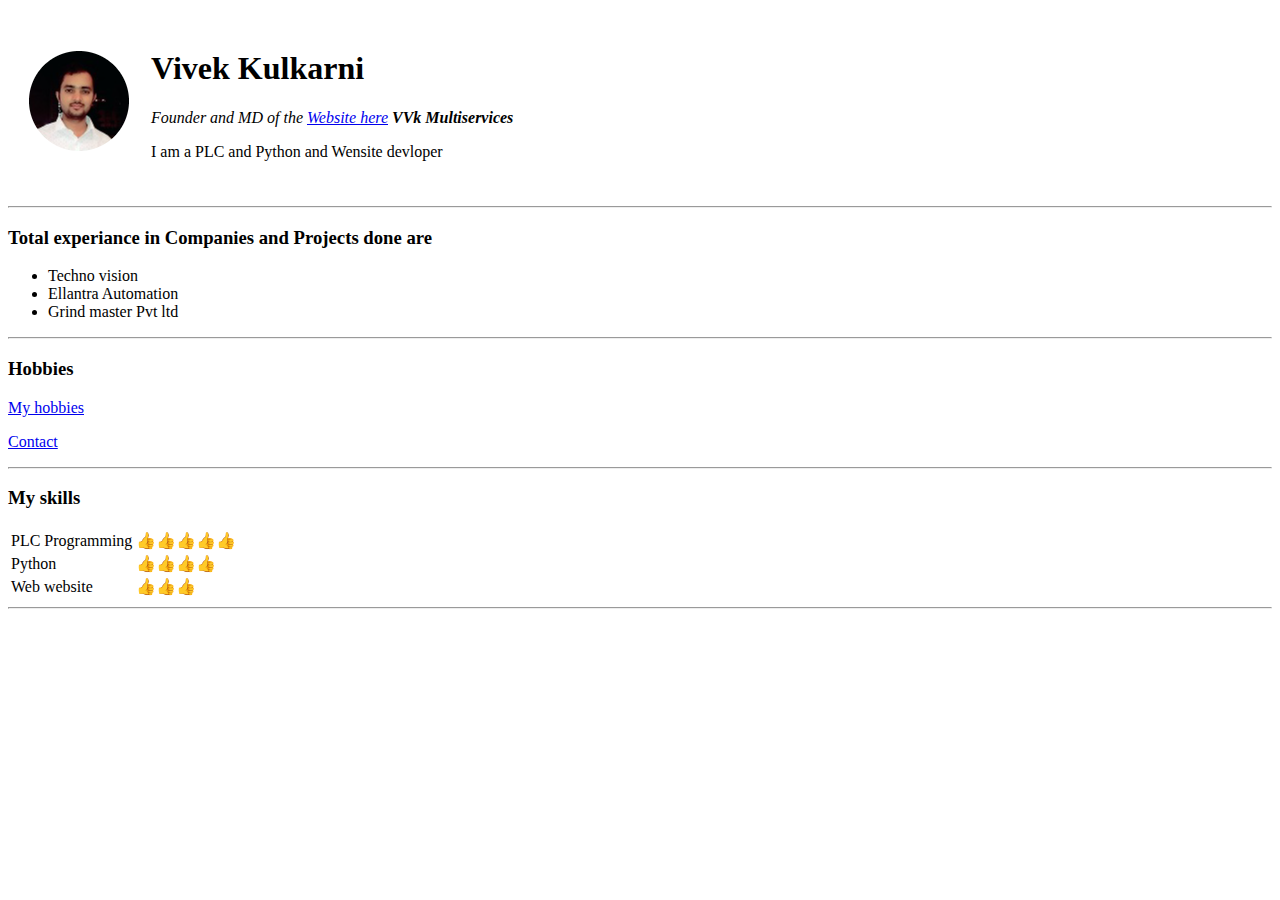
==== index.html @ a4d6b6a1 "added initial cv website files" ====
<!DOCTYPE html>
<html lang="en" dir="ltr">

<head>
  <meta charset="utf-8">
  <title>Viveks personal website </title>
</head>

<body>
  <table cellspacing='20'>
    <tr>
      <td><img src="vivek.png" alt="Viveks kulkarni"></td>
      <td>
        <h1>Vivek Kulkarni</h1>
        <p><em>Founder and MD of the <a href="hobbies.html">Website here</a> <strong>VVk Multiservices</strong></em></p>
        <p>I am a PLC and Python and Wensite devloper</p>
      </td>

    </tr>
  </table>
  <hr>


  <h3>Total experiance in Companies and Projects done are</h3>
  <ul>
    <li>Techno vision</li>
    <li>Ellantra Automation</li>
    <li>Grind master Pvt ltd</li>
  </ul>
  <hr>


  <h3>Hobbies</h3>
  <p><a href="hobbies.html">My hobbies</a></p>
  <p><a href="contact_me.html">Contact</a></p>
  <hr>


  <h3>My skills</h3>
  <table>
    <tr>
      <td>PLC Programming</td>
      <td>👍👍👍👍👍</td>
    </tr>
    <tr>
      <td>Python</td>
      <td>👍👍👍👍</td>

    <tr>
      <td>Web website</td>
      <td>👍👍👍</td>
    </tr>


  </table>
<hr>

</body>

</html>
                                                                                                                                                                                                                                                                                                                                                                                                                                                                                                                                                                                                                                                                                                                                                                                                                                                                                                                                                                                                                                                                                                                                                                                                                                                                                                                                                                                                                                                                                      
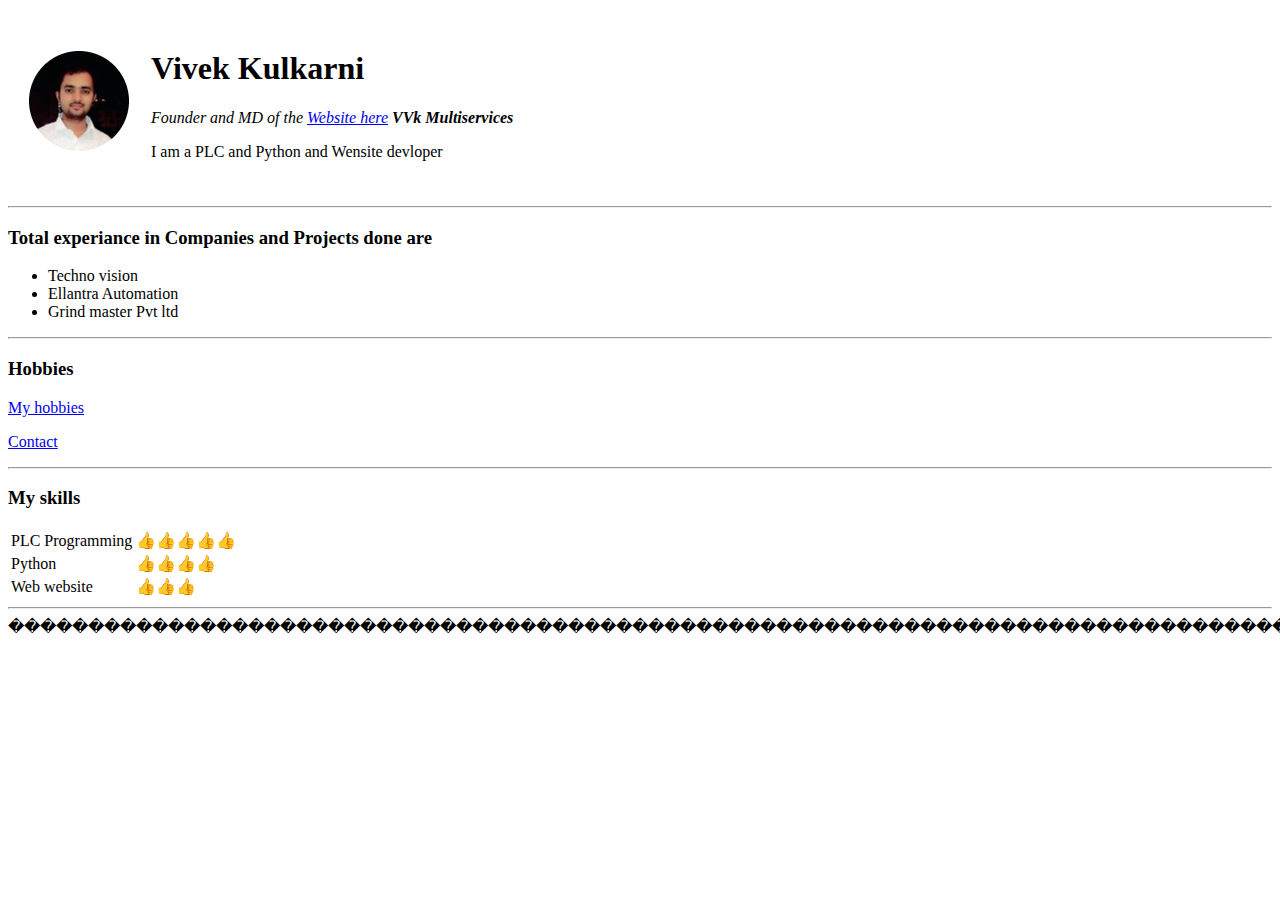
==== commit c7a43805: "Update index.html" ====
--- a/index.html
+++ b/index.html
@@ -32,7 +32,7 @@
 
   <h3>Hobbies</h3>
   <p><a href="hobbies.html">My hobbies</a></p>
-  <p><a href="contact_me.html">Contact</a></p>
+  <p><a href="Contact_me.html">Contact</a></p>
   <hr>
 
 
@@ -58,4 +58,4 @@
 </body>
 
 </html>
-                                                                                                                                                                                                                                                                                                                                                                                                                                                                                                                                                                                                                                                                                                                                                                                                                                                                                                                                                                                                                                                                                                                                                                                                                                                                                                                                                                                                                                                                                      
+��������������������������������������������������������������������������������������������������������������������������������������������������������������������������������������������������������������������������������������������������������������������������������������������������������������������������������������������������������������������������������������������������������������������������������������������������������������������������������������������������������������������������������������������������������������������������������������������������������������������������������������������������������������������������������������������������������������������������������������������������������������������������������������������������������������������������������������������������������������������������������������������������������������������������������������������������������������������������������������������������������������������������������������������������������������������������������������������������������������������������������������������������������������������������������������������������������������������������������������������������������������������������������������������������������������������������������������������������������������������������������������������������������������������������������������������������������������������������������������
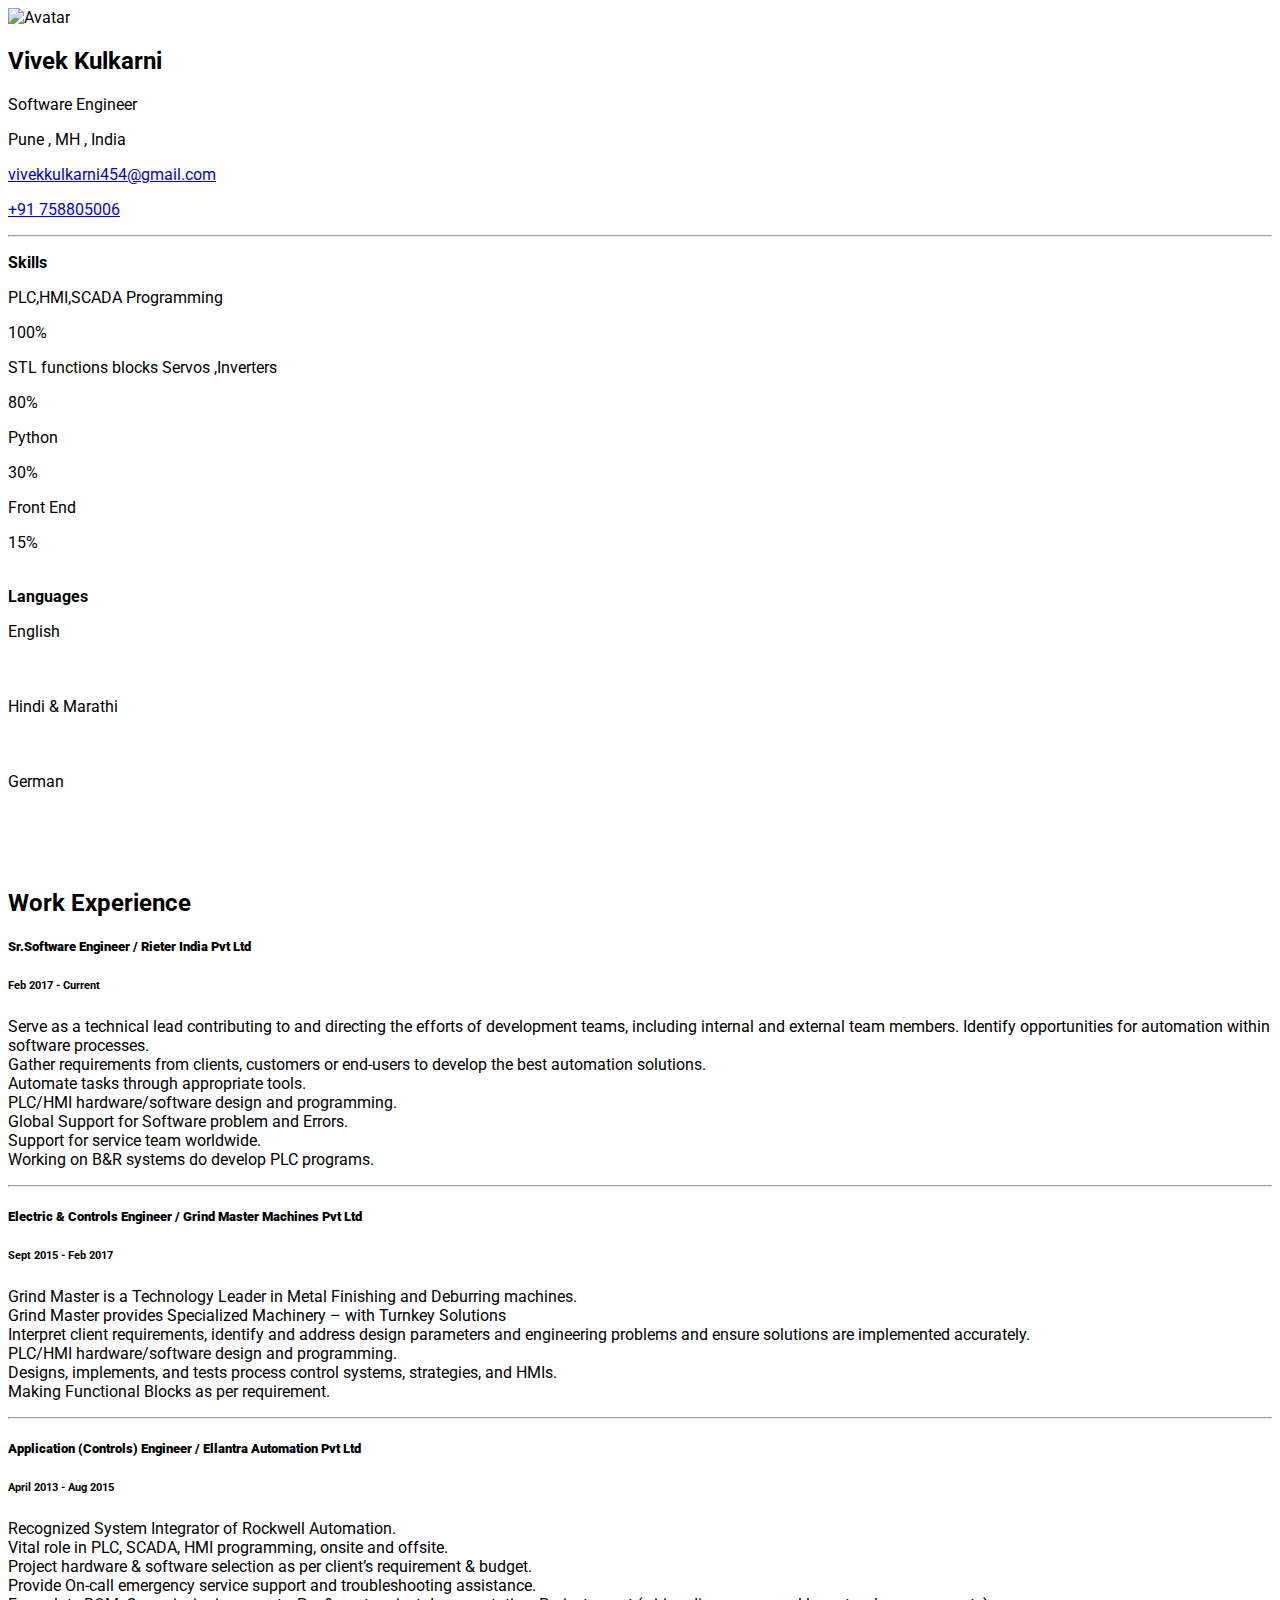
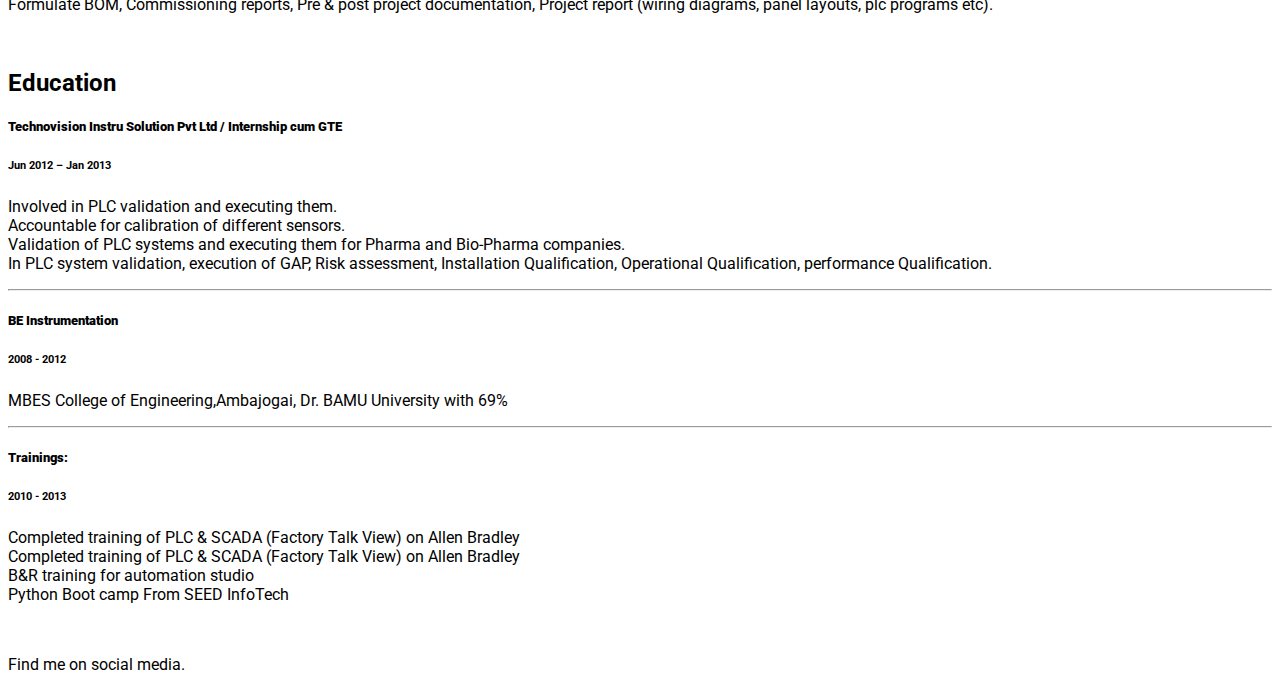
==== commit c292271b: "Update index.html" ====
--- a/index.html
+++ b/index.html
@@ -1,61 +1,190 @@
 <!DOCTYPE html>
-<html lang="en" dir="ltr">
+<html>
 
 <head>
-  <meta charset="utf-8">
-  <title>Viveks personal website </title>
+  <title>Vivek Kulkarni Resume Profile</title>
+  <meta charset="UTF-8">
+  <meta name="viewport" content="width=device-width, initial-scale=1">
+  <link rel="stylesheet" href="css/styles.css">
+  <link rel='stylesheet' href='https://fonts.googleapis.com/css?family=Roboto'>
+  <style>
+    html,
+    body,
+    h1,
+    h2,
+    h3,
+    h4,
+    h5,
+    h6 {
+      font-family: "Roboto", sans-serif
+    }
+  </style>
 </head>
 
-<body>
-  <table cellspacing='20'>
-    <tr>
-      <td><img src="vivek.png" alt="Viveks kulkarni"></td>
-      <td>
-        <h1>Vivek Kulkarni</h1>
-        <p><em>Founder and MD of the <a href="hobbies.html">Website here</a> <strong>VVk Multiservices</strong></em></p>
-        <p>I am a PLC and Python and Wensite devloper</p>
-      </td>
+<body class="vvk-light-grey">
 
-    </tr>
-  </table>
-  <hr>
+  <!-- Page Container -->
+  <div class="vvk-content vvk-margin-top" style="max-width:1400px;">
+
+    <!-- The Grid -->
+    <div class="vvk-row-padding">
+
+      <!-- Left Column -->
+      <div class="vvk-third">
+
+        <div class="vvk-white vvk-text-grey vvk-card-4">
+          <div class="vvk-display-container">
+            <img src="vivek1.png" style="width:100%" alt="Avatar">
+            <div class="vvk-display-bottomleft vvk-container vvk-text-white">
+              <h2>Vivek Kulkarni</h2>
+            </div>
+          </div>
+          <div class="vvk-container">
+            <p><i class="fa fa-briefcase fa-fw vvk-margin-right vvk-large vvk-text-teal"></i>Software Engineer</p>
+            <p><i class="fa fa-home fa-fw vvk-margin-right vvk-large vvk-text-teal"></i>Pune , MH , India</p>
+            <p><i class="fa fa-envelope fa-fw vvk-margin-right vvk-large vvk-text-teal"></i><a href="mailto:vivekkulkarni454@gmail.com">vivekkulkarni454@gmail.com</a></p>
+            <p><i class="fa fa-phone fa-fw vvk-margin-right vvk-large vvk-text-teal"></i><a href="tel:+917588057006">+91 758805006</a></p>
+            <hr>
+
+            <p class="vvk-large"><b><i class="fa fa-asterisk fa-fw vvk-margin-right vvk-text-teal"></i>Skills</b></p>
+            <p>PLC,HMI,SCADA Programming </p>
+            <div class="vvk-light-grey vvk-round-xlarge vvk-small">
+              <div class="vvk-container vvk-center vvk-round-xlarge vvk-teal" style="width:100%">100%</div>
+            </div>
+            <p>STL functions blocks Servos ,Inverters</p>
+            <div class="vvk-light-grey vvk-round-xlarge vvk-small">
+              <div class="vvk-container vvk-center vvk-round-xlarge vvk-teal" style="width:80%">
+                <div class="vvk-center vvk-text-white">80%</div>
+              </div>
+            </div>
+            <p>Python</p>
+            <div class="vvk-light-grey vvk-round-xlarge vvk-small">
+              <div class="vvk-container vvk-center vvk-round-xlarge vvk-teal" style="width:30%">30%</div>
+            </div>
+            <p>Front End</p>
+            <div class="vvk-light-grey vvk-round-xlarge vvk-small">
+              <div class="vvk-container vvk-center vvk-round-xlarge vvk-teal" style="width:15%">15%</div>
+            </div>
+            <br>
+
+            <p class="vvk-large vvk-text-theme"><b><i class="fa fa-globe fa-fw vvk-margin-right vvk-text-teal"></i>Languages</b></p>
+            <p>English</p>
+            <div class="vvk-light-grey vvk-round-xlarge">
+              <div class="vvk-round-xlarge vvk-teal" style="height:24px;width:100%"></div>
+            </div>
+            <p>Hindi & Marathi</p>
+            <div class="vvk-light-grey vvk-round-xlarge">
+              <div class="vvk-round-xlarge vvk-teal" style="height:24px;width:100%"></div>
+            </div>
+            <p>German</p>
+            <div class="vvk-light-grey vvk-round-xlarge">
+              <div class="vvk-round-xlarge vvk-teal" style="height:24px;width:5%"></div>
+            </div>
+            <br>
+          </div>
+        </div><br>
+
+        <!-- End Left Column -->
+      </div>
+
+      <!-- Right Column -->
+      <div class="vvk-twothird">
+
+        <div class="vvk-container vvk-card vvk-white vvk-margin-bottom">
+          <h2 class="vvk-text-grey vvk-padding-16"><i class="fa fa-suitcase fa-fw vvk-margin-right vvk-xxlarge vvk-text-teal"></i>Work Experience</h2>
+          <div class="vvk-container">
+            <h5 class="vvk-opacity"><b>Sr.Software Engineer / Rieter India Pvt Ltd</b></h5>
+            <h6 class="vvk-text-teal"><i class="fa fa-calendar fa-fw vvk-margin-right"></i>Feb 2017 - <span class="vvk-tag vvk-teal vvk-round">Current</span></h6>
+            <p>
+              <li>Serve as a technical lead contributing to and directing the efforts of development teams, including internal and external team members. Identify opportunities for automation within software processes.</li>
+              <li>Gather requirements from clients, customers or end-users to develop the best automation solutions.</li>
+              <li>Automate tasks through appropriate tools.</li>
+              <li>PLC/HMI hardware/software design and programming.</li>
+              <li>Global Support for Software problem and Errors.</li>
+              <li>Support for service team worldwide.</li>
+              <li>Working on B&R systems do develop PLC programs.</li>
+
+            </p>
 
 
-  <h3>Total experiance in Companies and Projects done are</h3>
-  <ul>
-    <li>Techno vision</li>
-    <li>Ellantra Automation</li>
-    <li>Grind master Pvt ltd</li>
-  </ul>
-  <hr>
+            <hr>
+          </div>
+          <div class="vvk-container">
+            <h5 class="vvk-opacity"><b>Electric & Controls Engineer / Grind Master Machines Pvt Ltd</b></h5>
+            <h6 class="vvk-text-teal"><i class="fa fa-calendar fa-fw vvk-margin-right"></i>Sept 2015 - Feb 2017</h6>
+            <p>
+              <li>Grind Master is a Technology Leader in Metal Finishing and Deburring machines.</li>
+              <li>Grind Master provides Specialized Machinery – with Turnkey Solutions</li>
+              <li>Interpret client requirements, identify and address design parameters and engineering problems and ensure solutions are implemented accurately.</li>
+              <li>PLC/HMI hardware/software design and programming.</li>
+              <li>Designs, implements, and tests process control systems, strategies, and HMIs.</li>
+              <li>Making Functional Blocks as per requirement.</li>
+            </p>
+            <hr>
+          </div>
+          <div class="vvk-container">
+            <h5 class="vvk-opacity"><b>Application (Controls) Engineer / Ellantra Automation Pvt Ltd</b></h5>
+            <h6 class="vvk-text-teal"><i class="fa fa-calendar fa-fw vvk-margin-right"></i>April 2013 - Aug 2015</h6>
+            <p>
+              <li>Recognized System Integrator of Rockwell Automation.</li>
+              <li>Vital role in PLC, SCADA, HMI programming, onsite and offsite.</li>
+              <li>Project hardware & software selection as per client’s requirement & budget.</li>
+              <li>Provide On-call emergency service support and troubleshooting assistance.</li>
+              <li>Formulate BOM, Commissioning reports, Pre & post project documentation, Project report (wiring diagrams, panel layouts, plc programs etc).</li>
+
+            </p><br>
+          </div>
+        </div>
+
+        <div class="vvk-container vvk-card vvk-white">
+          <h2 class="vvk-text-grey vvk-padding-16"><i class="fa fa-certificate fa-fw vvk-margin-right vvk-xxlarge vvk-text-teal"></i>Education</h2>
+          <div class="vvk-container">
+            <h5 class="vvk-opacity"><b>Technovision Instru Solution Pvt Ltd / Internship cum GTE </b></h5>
+            <h6 class="vvk-text-teal"><i class="fa fa-calendar fa-fw vvk-margin-right"></i>Jun 2012 – Jan 2013</h6>
+            <p>
+              <li>Involved in PLC validation and executing them.</li>
+              <li>Accountable for calibration of different sensors.</li>
+              <li>Validation of PLC systems and executing them for Pharma and Bio-Pharma companies.</li>
+              <li>In PLC system validation, execution of GAP, Risk assessment, Installation Qualification, Operational Qualification, performance Qualification.</li>
+
+            </p>
+            <hr>
+          </div>
+          <div class="vvk-container">
+            <h5 class="vvk-opacity"><b>BE Instrumentation </b></h5>
+            <h6 class="vvk-text-teal"><i class="fa fa-calendar fa-fw vvk-margin-right"></i>2008 - 2012</h6>
+            <p>MBES College of Engineering,Ambajogai, Dr. BAMU University with 69%</p>
+            <hr>
+          </div>
+          <div class="vvk-container">
+            <h5 class="vvk-opacity"><b>Trainings:</b></h5>
+            <h6 class="vvk-text-teal"><i class="fa fa-calendar fa-fw vvk-margin-right"></i>2010 - 2013</h6>
+            <p>
+              <li>Completed training of PLC & SCADA (Factory Talk View) on Allen Bradley</li>
+              <li>Completed training of PLC & SCADA (Factory Talk View) on Allen Bradley</li>
+              <li>B&R training for automation studio</li>
+              <li>Python Boot camp From SEED InfoTech</li>
 
 
-  <h3>Hobbies</h3>
-  <p><a href="hobbies.html">My hobbies</a></p>
-  <p><a href="Contact_me.html">Contact</a></p>
-  <hr>
+            </p><br>
+          </div>
+        </div>
 
+        <!-- End Right Column -->
+      </div>
 
-  <h3>My skills</h3>
-  <table>
-    <tr>
-      <td>PLC Programming</td>
-      <td>👍👍👍👍👍</td>
-    </tr>
-    <tr>
-      <td>Python</td>
-      <td>👍👍👍👍</td>
+      <!-- End Grid -->
+    </div>
 
-    <tr>
-      <td>Web website</td>
-      <td>👍👍👍</td>
-    </tr>
+    <!-- End Page Container -->
+  </div>
 
+  <!-- Footer. This section contains an ad for vvkSchools Spaces. You can leave it to support us. -->
+  <footer class="vvk-container vvk-teal vvk-center vvk-margin-top">
+    <p>Find me on social media.</p>
 
-  </table>
-<hr>
+  </footer>
 
 </body>
 
 </html>
-��������������������������������������������������������������������������������������������������������������������������������������������������������������������������������������������������������������������������������������������������������������������������������������������������������������������������������������������������������������������������������������������������������������������������������������������������������������������������������������������������������������������������������������������������������������������������������������������������������������������������������������������������������������������������������������������������������������������������������������������������������������������������������������������������������������������������������������������������������������������������������������������������������������������������������������������������������������������������������������������������������������������������������������������������������������������������������������������������������������������������������������������������������������������������������������������������������������������������������������������������������������������������������������������������������������������������������������������������������������������������������������������������������������������������������������������������������������������������������������
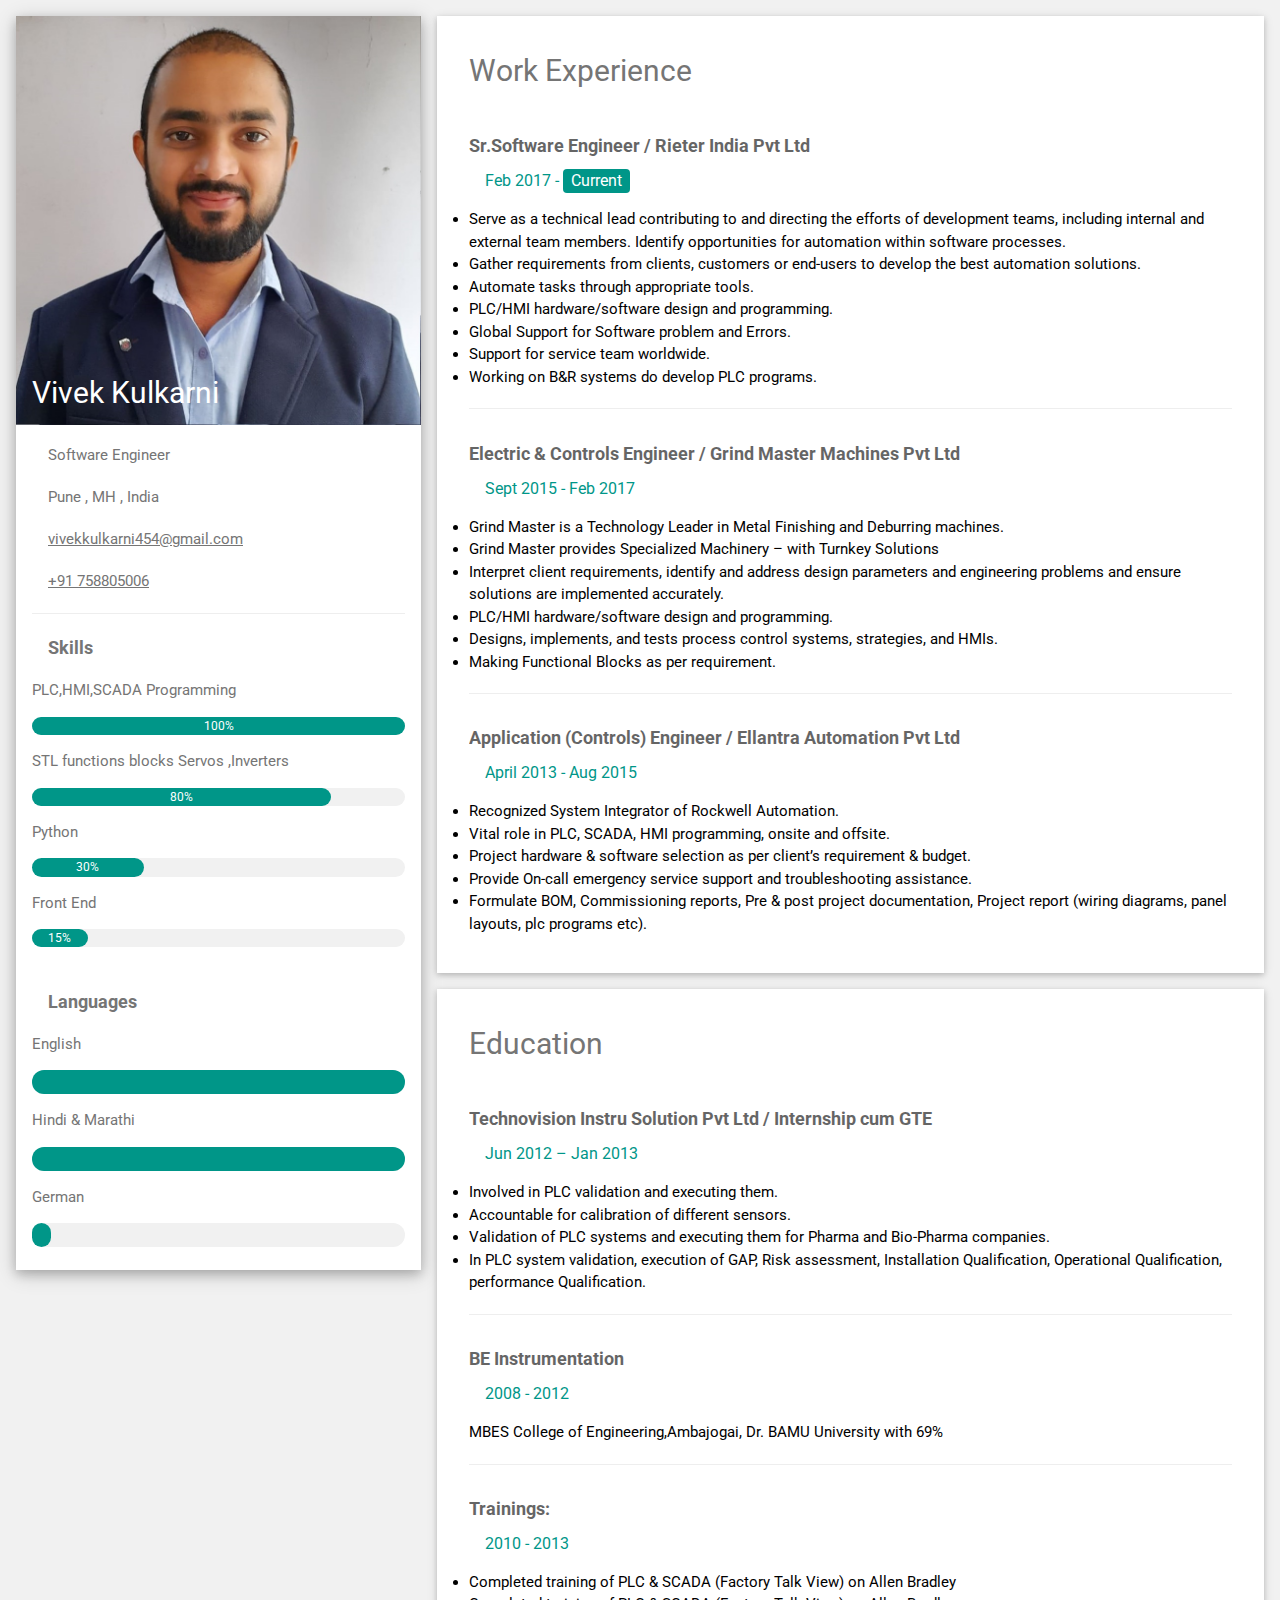
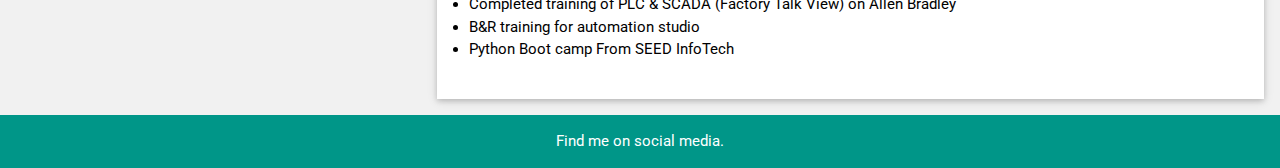
==== commit 7ef0bc31: "Update index.html" ====
--- a/index.html
+++ b/index.html
@@ -7,6 +7,7 @@
   <meta name="viewport" content="width=device-width, initial-scale=1">
   <link rel="stylesheet" href="css/styles.css">
   <link rel='stylesheet' href='https://fonts.googleapis.com/css?family=Roboto'>
+  <link rel="icon" type="image/x-icon" href="favicon.ico">
   <style>
     html,
     body,
--- a/css/styles.css
+++ b/css/styles.css
@@ -0,0 +1,1758 @@
+/* vvk.CSS 4.15 December 2020 by Jan Egil and Borge Refsnes */
+html {
+  box-sizing: border-box
+}
+
+*, *:before, *:after {
+  box-sizing: inherit
+}
+
+/* Extract from normalize.css by Nicolas Gallagher and Jonathan Neal git.io/normalize */
+html {
+  -ms-text-size-adjust: 100%;
+  -webkit-text-size-adjust: 100%
+}
+
+body {
+  margin: 0
+}
+
+article, aside, details, figcaption, figure, footer, header, main, menu, nav, section {
+  display: block
+}
+
+summary {
+  display: list-item
+}
+
+audio, canvas, progress, video {
+  display: inline-block
+}
+
+progress {
+  vertical-align: baseline
+}
+
+audio:not([controls]) {
+  display: none;
+  height: 0
+}
+
+[hidden], template {
+  display: none
+}
+
+a {
+  background-color: transparent
+}
+
+a:active, a:hover {
+  outline-width: 0
+}
+
+abbr[title] {
+  border-bottom: none;
+  text-decoration: underline;
+  text-decoration: underline dotted
+}
+
+b, strong {
+  font-weight: bolder
+}
+
+dfn {
+  font-style: italic
+}
+
+mark {
+  background: #ff0;
+  color: #000
+}
+
+small {
+  font-size: 80%
+}
+
+sub, sup {
+  font-size: 75%;
+  line-height: 0;
+  position: relative;
+  vertical-align: baseline
+}
+
+sub {
+  bottom: -0.25em
+}
+
+sup {
+  top: -0.5em
+}
+
+figure {
+  margin: 1em 40px
+}
+
+img {
+  border-style: none
+}
+
+code, kbd, pre, samp {
+  font-family: monospace, monospace;
+  font-size: 1em
+}
+
+hr {
+  box-sizing: content-box;
+  height: 0;
+  overflow: visible
+}
+
+button, input, select, textarea, optgroup {
+  font: inherit;
+  margin: 0
+}
+
+optgroup {
+  font-weight: bold
+}
+
+button, input {
+  overflow: visible
+}
+
+button, select {
+  text-transform: none
+}
+
+button, [type=button], [type=reset], [type=submit] {
+  -webkit-appearance: button
+}
+
+button::-moz-focus-inner, [type=button]::-moz-focus-inner, [type=reset]::-moz-focus-inner, [type=submit]::-moz-focus-inner {
+  border-style: none;
+  padding: 0
+}
+
+button:-moz-focusring, [type=button]:-moz-focusring, [type=reset]:-moz-focusring, [type=submit]:-moz-focusring {
+  outline: 1px dotted ButtonText
+}
+
+fieldset {
+  border: 1px solid #c0c0c0;
+  margin: 0 2px;
+  padding: .35em .625em .75em
+}
+
+legend {
+  color: inherit;
+  display: table;
+  max-width: 100%;
+  padding: 0;
+  white-space: normal
+}
+
+textarea {
+  overflow: auto
+}
+
+[type=checkbox], [type=radio] {
+  padding: 0
+}
+
+[type=number]::-webkit-inner-spin-button, [type=number]::-webkit-outer-spin-button {
+  height: auto
+}
+
+[type=search] {
+  -webkit-appearance: textfield;
+  outline-offset: -2px
+}
+
+[type=search]::-webkit-search-decoration {
+  -webkit-appearance: none
+}
+
+::-webkit-file-upload-button {
+  -webkit-appearance: button;
+  font: inherit
+}
+
+/* End extract */
+html, body {
+  font-family: Verdana, sans-serif;
+  font-size: 15px;
+  line-height: 1.5
+}
+
+html {
+  overflow-x: hidden
+}
+
+h1 {
+  font-size: 36px
+}
+
+h2 {
+  font-size: 30px
+}
+
+h3 {
+  font-size: 24px
+}
+
+h4 {
+  font-size: 20px
+}
+
+h5 {
+  font-size: 18px
+}
+
+h6 {
+  font-size: 16px
+}
+
+.vvk-serif {
+  font-family: serif
+}
+
+.vvk-sans-serif {
+  font-family: sans-serif
+}
+
+.vvk-cursive {
+  font-family: cursive
+}
+
+.vvk-monospace {
+  font-family: monospace
+}
+
+h1, h2, h3, h4, h5, h6 {
+  font-family: "Segoe UI", Arial, sans-serif;
+  font-weight: 400;
+  margin: 10px 0
+}
+
+.vvk-wide {
+  letter-spacing: 4px
+}
+
+hr {
+  border: 0;
+  border-top: 1px solid #eee;
+  margin: 20px 0
+}
+
+.vvk-image {
+  max-width: 100%;
+  height: auto
+}
+
+img {
+  vertical-align: middle
+}
+
+a {
+  color: inherit
+}
+
+.vvk-table, .vvk-table-all {
+  border-collapse: collapse;
+  border-spacing: 0;
+  width: 100%;
+  display: table
+}
+
+.vvk-table-all {
+  border: 1px solid #ccc
+}
+
+.vvk-bordered tr, .vvk-table-all tr {
+  border-bottom: 1px solid #ddd
+}
+
+.vvk-striped tbody tr:nth-child(even) {
+  background-color: #f1f1f1
+}
+
+.vvk-table-all tr:nth-child(odd) {
+  background-color: #fff
+}
+
+.vvk-table-all tr:nth-child(even) {
+  background-color: #f1f1f1
+}
+
+.vvk-hoverable tbody tr:hover, .vvk-ul.vvk-hoverable li:hover {
+  background-color: #ccc
+}
+
+.vvk-centered tr th, .vvk-centered tr td {
+  text-align: center
+}
+
+.vvk-table td, .vvk-table th, .vvk-table-all td, .vvk-table-all th {
+  padding: 8px 8px;
+  display: table-cell;
+  text-align: left;
+  vertical-align: top
+}
+
+.vvk-table th:first-child, .vvk-table td:first-child, .vvk-table-all th:first-child, .vvk-table-all td:first-child {
+  padding-left: 16px
+}
+
+.vvk-btn, .vvk-button {
+  border: none;
+  display: inline-block;
+  padding: 8px 16px;
+  vertical-align: middle;
+  overflow: hidden;
+  text-decoration: none;
+  color: inherit;
+  background-color: inherit;
+  text-align: center;
+  cursor: pointer;
+  white-space: nowrap
+}
+
+.vvk-btn:hover {
+  box-shadow: 0 8px 16px 0 rgba(0, 0, 0, 0.2), 0 6px 20px 0 rgba(0, 0, 0, 0.19)
+}
+
+.vvk-btn, .vvk-button {
+  -webkit-touch-callout: none;
+  -webkit-user-select: none;
+  -khtml-user-select: none;
+  -moz-user-select: none;
+  -ms-user-select: none;
+  user-select: none
+}
+
+.vvk-disabled, .vvk-btn:disabled, .vvk-button:disabled {
+  cursor: not-allowed;
+  opacity: 0.3
+}
+
+.vvk-disabled *, :disabled * {
+  pointer-events: none
+}
+
+.vvk-btn.vvk-disabled:hover, .vvk-btn:disabled:hover {
+  box-shadow: none
+}
+
+.vvk-badge, .vvk-tag {
+  background-color: #000;
+  color: #fff;
+  display: inline-block;
+  padding-left: 8px;
+  padding-right: 8px;
+  text-align: center
+}
+
+.vvk-badge {
+  border-radius: 50%
+}
+
+.vvk-ul {
+  list-style-type: none;
+  padding: 0;
+  margin: 0
+}
+
+.vvk-ul li {
+  padding: 8px 16px;
+  border-bottom: 1px solid #ddd
+}
+
+.vvk-ul li:last-child {
+  border-bottom: none
+}
+
+.vvk-tooltip, .vvk-display-container {
+  position: relative
+}
+
+.vvk-tooltip .vvk-text {
+  display: none
+}
+
+.vvk-tooltip:hover .vvk-text {
+  display: inline-block
+}
+
+.vvk-ripple:active {
+  opacity: 0.5
+}
+
+.vvk-ripple {
+  transition: opacity 0s
+}
+
+.vvk-input {
+  padding: 8px;
+  display: block;
+  border: none;
+  border-bottom: 1px solid #ccc;
+  width: 100%
+}
+
+.vvk-select {
+  padding: 9px 0;
+  width: 100%;
+  border: none;
+  border-bottom: 1px solid #ccc
+}
+
+.vvk-dropdown-click, .vvk-dropdown-hover {
+  position: relative;
+  display: inline-block;
+  cursor: pointer
+}
+
+.vvk-dropdown-hover:hover .vvk-dropdown-content {
+  display: block
+}
+
+.vvk-dropdown-hover:first-child, .vvk-dropdown-click:hover {
+  background-color: #ccc;
+  color: #000
+}
+
+.vvk-dropdown-hover:hover>.vvk-button:first-child, .vvk-dropdown-click:hover>.vvk-button:first-child {
+  background-color: #ccc;
+  color: #000
+}
+
+.vvk-dropdown-content {
+  cursor: auto;
+  color: #000;
+  background-color: #fff;
+  display: none;
+  position: absolute;
+  min-width: 160px;
+  margin: 0;
+  padding: 0;
+  z-index: 1
+}
+
+.vvk-check, .vvk-radio {
+  width: 24px;
+  height: 24px;
+  position: relative;
+  top: 6px
+}
+
+.vvk-sidebar {
+  height: 100%;
+  width: 200px;
+  background-color: #fff;
+  position: fixed !important;
+  z-index: 1;
+  overflow: auto
+}
+
+.vvk-bar-block .vvk-dropdown-hover, .vvk-bar-block .vvk-dropdown-click {
+  width: 100%
+}
+
+.vvk-bar-block .vvk-dropdown-hover .vvk-dropdown-content, .vvk-bar-block .vvk-dropdown-click .vvk-dropdown-content {
+  min-width: 100%
+}
+
+.vvk-bar-block .vvk-dropdown-hover .vvk-button, .vvk-bar-block .vvk-dropdown-click .vvk-button {
+  width: 100%;
+  text-align: left;
+  padding: 8px 16px
+}
+
+.vvk-main, #main {
+  transition: margin-left .4s
+}
+
+.vvk-modal {
+  z-index: 3;
+  display: none;
+  padding-top: 100px;
+  position: fixed;
+  left: 0;
+  top: 0;
+  width: 100%;
+  height: 100%;
+  overflow: auto;
+  background-color: rgb(0, 0, 0);
+  background-color: rgba(0, 0, 0, 0.4)
+}
+
+.vvk-modal-content {
+  margin: auto;
+  background-color: #fff;
+  position: relative;
+  padding: 0;
+  outline: 0;
+  width: 600px
+}
+
+.vvk-bar {
+  width: 100%;
+  overflow: hidden
+}
+
+.vvk-center .vvk-bar {
+  display: inline-block;
+  width: auto
+}
+
+.vvk-bar .vvk-bar-item {
+  padding: 8px 16px;
+  float: left;
+  width: auto;
+  border: none;
+  display: block;
+  outline: 0
+}
+
+.vvk-bar .vvk-dropdown-hover, .vvk-bar .vvk-dropdown-click {
+  position: static;
+  float: left
+}
+
+.vvk-bar .vvk-button {
+  white-space: normal
+}
+
+.vvk-bar-block .vvk-bar-item {
+  width: 100%;
+  display: block;
+  padding: 8px 16px;
+  text-align: left;
+  border: none;
+  white-space: normal;
+  float: none;
+  outline: 0
+}
+
+.vvk-bar-block.vvk-center .vvk-bar-item {
+  text-align: center
+}
+
+.vvk-block {
+  display: block;
+  width: 100%
+}
+
+.vvk-responsive {
+  display: block;
+  overflow-x: auto
+}
+
+.vvk-container:after, .vvk-container:before, .vvk-panel:after, .vvk-panel:before, .vvk-row:after, .vvk-row:before, .vvk-row-padding:after, .vvk-row-padding:before,
+.vvk-cell-row:before, .vvk-cell-row:after, .vvk-clear:after, .vvk-clear:before, .vvk-bar:before, .vvk-bar:after {
+  content: "";
+  display: table;
+  clear: both
+}
+
+.vvk-col, .vvk-half, .vvk-third, .vvk-twothird, .vvk-threequarter, .vvk-quarter {
+  float: left;
+  width: 100%
+}
+
+.vvk-col.s1 {
+  width: 8.33333%
+}
+
+.vvk-col.s2 {
+  width: 16.66666%
+}
+
+.vvk-col.s3 {
+  width: 24.99999%
+}
+
+.vvk-col.s4 {
+  width: 33.33333%
+}
+
+.vvk-col.s5 {
+  width: 41.66666%
+}
+
+.vvk-col.s6 {
+  width: 49.99999%
+}
+
+.vvk-col.s7 {
+  width: 58.33333%
+}
+
+.vvk-col.s8 {
+  width: 66.66666%
+}
+
+.vvk-col.s9 {
+  width: 74.99999%
+}
+
+.vvk-col.s10 {
+  width: 83.33333%
+}
+
+.vvk-col.s11 {
+  width: 91.66666%
+}
+
+.vvk-col.s12 {
+  width: 99.99999%
+}
+
+@media (min-width:601px) {
+  .vvk-col.m1 {
+    width: 8.33333%
+  }
+
+  .vvk-col.m2 {
+    width: 16.66666%
+  }
+
+  .vvk-col.m3, .vvk-quarter {
+    width: 24.99999%
+  }
+
+  .vvk-col.m4, .vvk-third {
+    width: 33.33333%
+  }
+
+  .vvk-col.m5 {
+    width: 41.66666%
+  }
+
+  .vvk-col.m6, .vvk-half {
+    width: 49.99999%
+  }
+
+  .vvk-col.m7 {
+    width: 58.33333%
+  }
+
+  .vvk-col.m8, .vvk-twothird {
+    width: 66.66666%
+  }
+
+  .vvk-col.m9, .vvk-threequarter {
+    width: 74.99999%
+  }
+
+  .vvk-col.m10 {
+    width: 83.33333%
+  }
+
+  .vvk-col.m11 {
+    width: 91.66666%
+  }
+
+  .vvk-col.m12 {
+    width: 99.99999%
+  }
+}
+
+@media (min-width:993px) {
+  .vvk-col.l1 {
+    width: 8.33333%
+  }
+
+  .vvk-col.l2 {
+    width: 16.66666%
+  }
+
+  .vvk-col.l3 {
+    width: 24.99999%
+  }
+
+  .vvk-col.l4 {
+    width: 33.33333%
+  }
+
+  .vvk-col.l5 {
+    width: 41.66666%
+  }
+
+  .vvk-col.l6 {
+    width: 49.99999%
+  }
+
+  .vvk-col.l7 {
+    width: 58.33333%
+  }
+
+  .vvk-col.l8 {
+    width: 66.66666%
+  }
+
+  .vvk-col.l9 {
+    width: 74.99999%
+  }
+
+  .vvk-col.l10 {
+    width: 83.33333%
+  }
+
+  .vvk-col.l11 {
+    width: 91.66666%
+  }
+
+  .vvk-col.l12 {
+    width: 99.99999%
+  }
+}
+
+.vvk-rest {
+  overflow: hidden
+}
+
+.vvk-stretch {
+  margin-left: -16px;
+  margin-right: -16px
+}
+
+.vvk-content, .vvk-auto {
+  margin-left: auto;
+  margin-right: auto
+}
+
+.vvk-content {
+  max-width: 980px
+}
+
+.vvk-auto {
+  max-width: 1140px
+}
+
+.vvk-cell-row {
+  display: table;
+  width: 100%
+}
+
+.vvk-cell {
+  display: table-cell
+}
+
+.vvk-cell-top {
+  vertical-align: top
+}
+
+.vvk-cell-middle {
+  vertical-align: middle
+}
+
+.vvk-cell-bottom {
+  vertical-align: bottom
+}
+
+.vvk-hide {
+  display: none !important
+}
+
+.vvk-show-block, .vvk-show {
+  display: block !important
+}
+
+.vvk-show-inline-block {
+  display: inline-block !important
+}
+
+@media (max-width:1205px) {
+  .vvk-auto {
+    max-width: 95%
+  }
+}
+
+@media (max-width:600px) {
+  .vvk-modal-content {
+    margin: 0 10px;
+    width: auto !important
+  }
+
+  .vvk-modal {
+    padding-top: 30px
+  }
+
+  .vvk-dropdown-hover.vvk-mobile .vvk-dropdown-content, .vvk-dropdown-click.vvk-mobile .vvk-dropdown-content {
+    position: relative
+  }
+
+  .vvk-hide-small {
+    display: none !important
+  }
+
+  .vvk-mobile {
+    display: block;
+    width: 100% !important
+  }
+
+  .vvk-bar-item.vvk-mobile, .vvk-dropdown-hover.vvk-mobile, .vvk-dropdown-click.vvk-mobile {
+    text-align: center
+  }
+
+  .vvk-dropdown-hover.vvk-mobile, .vvk-dropdown-hover.vvk-mobile .vvk-btn, .vvk-dropdown-hover.vvk-mobile .vvk-button, .vvk-dropdown-click.vvk-mobile, .vvk-dropdown-click.vvk-mobile .vvk-btn, .vvk-dropdown-click.vvk-mobile .vvk-button {
+    width: 100%
+  }
+}
+
+@media (max-width:768px) {
+  .vvk-modal-content {
+    width: 500px
+  }
+
+  .vvk-modal {
+    padding-top: 50px
+  }
+}
+
+@media (min-width:993px) {
+  .vvk-modal-content {
+    width: 900px
+  }
+
+  .vvk-hide-large {
+    display: none !important
+  }
+
+  .vvk-sidebar.vvk-collapse {
+    display: block !important
+  }
+}
+
+@media (max-width:992px) and (min-width:601px) {
+  .vvk-hide-medium {
+    display: none !important
+  }
+}
+
+@media (max-width:992px) {
+  .vvk-sidebar.vvk-collapse {
+    display: none
+  }
+
+  .vvk-main {
+    margin-left: 0 !important;
+    margin-right: 0 !important
+  }
+
+  .vvk-auto {
+    max-width: 100%
+  }
+}
+
+.vvk-top, .vvk-bottom {
+  position: fixed;
+  width: 100%;
+  z-index: 1
+}
+
+.vvk-top {
+  top: 0
+}
+
+.vvk-bottom {
+  bottom: 0
+}
+
+.vvk-overlay {
+  position: fixed;
+  display: none;
+  width: 100%;
+  height: 100%;
+  top: 0;
+  left: 0;
+  right: 0;
+  bottom: 0;
+  background-color: rgba(0, 0, 0, 0.5);
+  z-index: 2
+}
+
+.vvk-display-topleft {
+  position: absolute;
+  left: 0;
+  top: 0
+}
+
+.vvk-display-topright {
+  position: absolute;
+  right: 0;
+  top: 0
+}
+
+.vvk-display-bottomleft {
+  position: absolute;
+  left: 0;
+  bottom: 0
+}
+
+.vvk-display-bottomright {
+  position: absolute;
+  right: 0;
+  bottom: 0
+}
+
+.vvk-display-middle {
+  position: absolute;
+  top: 50%;
+  left: 50%;
+  transform: translate(-50%, -50%);
+  -ms-transform: translate(-50%, -50%)
+}
+
+.vvk-display-left {
+  position: absolute;
+  top: 50%;
+  left: 0%;
+  transform: translate(0%, -50%);
+  -ms-transform: translate(-0%, -50%)
+}
+
+.vvk-display-right {
+  position: absolute;
+  top: 50%;
+  right: 0%;
+  transform: translate(0%, -50%);
+  -ms-transform: translate(0%, -50%)
+}
+
+.vvk-display-topmiddle {
+  position: absolute;
+  left: 50%;
+  top: 0;
+  transform: translate(-50%, 0%);
+  -ms-transform: translate(-50%, 0%)
+}
+
+.vvk-display-bottommiddle {
+  position: absolute;
+  left: 50%;
+  bottom: 0;
+  transform: translate(-50%, 0%);
+  -ms-transform: translate(-50%, 0%)
+}
+
+.vvk-display-container:hover .vvk-display-hover {
+  display: block
+}
+
+.vvk-display-container:hover span.vvk-display-hover {
+  display: inline-block
+}
+
+.vvk-display-hover {
+  display: none
+}
+
+.vvk-display-position {
+  position: absolute
+}
+
+.vvk-circle {
+  border-radius: 50%
+}
+
+.vvk-round-small {
+  border-radius: 2px
+}
+
+.vvk-round, .vvk-round-medium {
+  border-radius: 4px
+}
+
+.vvk-round-large {
+  border-radius: 8px
+}
+
+.vvk-round-xlarge {
+  border-radius: 16px
+}
+
+.vvk-round-xxlarge {
+  border-radius: 32px
+}
+
+.vvk-row-padding, .vvk-row-padding>.vvk-half, .vvk-row-padding>.vvk-third, .vvk-row-padding>.vvk-twothird, .vvk-row-padding>.vvk-threequarter, .vvk-row-padding>.vvk-quarter, .vvk-row-padding>.vvk-col {
+  padding: 0 8px
+}
+
+.vvk-container, .vvk-panel {
+  padding: 0.01em 16px
+}
+
+.vvk-panel {
+  margin-top: 16px;
+  margin-bottom: 16px
+}
+
+.vvk-code, .vvk-codespan {
+  font-family: Consolas, "courier new";
+  font-size: 16px
+}
+
+.vvk-code {
+  width: auto;
+  background-color: #fff;
+  padding: 8px 12px;
+  border-left: 4px solid #4CAF50;
+  word-wrap: break-word
+}
+
+.vvk-codespan {
+  color: crimson;
+  background-color: #f1f1f1;
+  padding-left: 4px;
+  padding-right: 4px;
+  font-size: 110%
+}
+
+.vvk-card, .vvk-card-2 {
+  box-shadow: 0 2px 5px 0 rgba(0, 0, 0, 0.16), 0 2px 10px 0 rgba(0, 0, 0, 0.12)
+}
+
+.vvk-card-4, .vvk-hover-shadow:hover {
+  box-shadow: 0 4px 10px 0 rgba(0, 0, 0, 0.2), 0 4px 20px 0 rgba(0, 0, 0, 0.19)
+}
+
+.vvk-spin {
+  animation: vvk-spin 2s infinite linear
+}
+
+@keyframes vvk-spin {
+  0% {
+    transform: rotate(0deg)
+  }
+
+  100% {
+    transform: rotate(359deg)
+  }
+}
+
+.vvk-animate-fading {
+  animation: fading 10s infinite
+}
+
+@keyframes fading {
+  0% {
+    opacity: 0
+  }
+
+  50% {
+    opacity: 1
+  }
+
+  100% {
+    opacity: 0
+  }
+}
+
+.vvk-animate-opacity {
+  animation: opac 0.8s
+}
+
+@keyframes opac {
+  from {
+    opacity: 0
+  }
+
+  to {
+    opacity: 1
+  }
+}
+
+.vvk-animate-top {
+  position: relative;
+  animation: animatetop 0.4s
+}
+
+@keyframes animatetop {
+  from {
+    top: -300px;
+    opacity: 0
+  }
+
+  to {
+    top: 0;
+    opacity: 1
+  }
+}
+
+.vvk-animate-left {
+  position: relative;
+  animation: animateleft 0.4s
+}
+
+@keyframes animateleft {
+  from {
+    left: -300px;
+    opacity: 0
+  }
+
+  to {
+    left: 0;
+    opacity: 1
+  }
+}
+
+.vvk-animate-right {
+  position: relative;
+  animation: animateright 0.4s
+}
+
+@keyframes animateright {
+  from {
+    right: -300px;
+    opacity: 0
+  }
+
+  to {
+    right: 0;
+    opacity: 1
+  }
+}
+
+.vvk-animate-bottom {
+  position: relative;
+  animation: animatebottom 0.4s
+}
+
+@keyframes animatebottom {
+  from {
+    bottom: -300px;
+    opacity: 0
+  }
+
+  to {
+    bottom: 0;
+    opacity: 1
+  }
+}
+
+.vvk-animate-zoom {
+  animation: animatezoom 0.6s
+}
+
+@keyframes animatezoom {
+  from {
+    transform: scale(0)
+  }
+
+  to {
+    transform: scale(1)
+  }
+}
+
+.vvk-animate-input {
+  transition: width 0.4s ease-in-out
+}
+
+.vvk-animate-input:focus {
+  width: 100% !important
+}
+
+.vvk-opacity, .vvk-hover-opacity:hover {
+  opacity: 0.60
+}
+
+.vvk-opacity-off, .vvk-hover-opacity-off:hover {
+  opacity: 1
+}
+
+.vvk-opacity-max {
+  opacity: 0.25
+}
+
+.vvk-opacity-min {
+  opacity: 0.75
+}
+
+.vvk-greyscale-max, .vvk-grayscale-max, .vvk-hover-greyscale:hover, .vvk-hover-grayscale:hover {
+  filter: grayscale(100%)
+}
+
+.vvk-greyscale, .vvk-grayscale {
+  filter: grayscale(75%)
+}
+
+.vvk-greyscale-min, .vvk-grayscale-min {
+  filter: grayscale(50%)
+}
+
+.vvk-sepia {
+  filter: sepia(75%)
+}
+
+.vvk-sepia-max, .vvk-hover-sepia:hover {
+  filter: sepia(100%)
+}
+
+.vvk-sepia-min {
+  filter: sepia(50%)
+}
+
+.vvk-tiny {
+  font-size: 10px !important
+}
+
+.vvk-small {
+  font-size: 12px !important
+}
+
+.vvk-medium {
+  font-size: 15px !important
+}
+
+.vvk-large {
+  font-size: 18px !important
+}
+
+.vvk-xlarge {
+  font-size: 24px !important
+}
+
+.vvk-xxlarge {
+  font-size: 36px !important
+}
+
+.vvk-xxxlarge {
+  font-size: 48px !important
+}
+
+.vvk-jumbo {
+  font-size: 64px !important
+}
+
+.vvk-left-align {
+  text-align: left !important
+}
+
+.vvk-right-align {
+  text-align: right !important
+}
+
+.vvk-justify {
+  text-align: justify !important
+}
+
+.vvk-center {
+  text-align: center !important
+}
+
+.vvk-border-0 {
+  border: 0 !important
+}
+
+.vvk-border {
+  border: 1px solid #ccc !important
+}
+
+.vvk-border-top {
+  border-top: 1px solid #ccc !important
+}
+
+.vvk-border-bottom {
+  border-bottom: 1px solid #ccc !important
+}
+
+.vvk-border-left {
+  border-left: 1px solid #ccc !important
+}
+
+.vvk-border-right {
+  border-right: 1px solid #ccc !important
+}
+
+.vvk-topbar {
+  border-top: 6px solid #ccc !important
+}
+
+.vvk-bottombar {
+  border-bottom: 6px solid #ccc !important
+}
+
+.vvk-leftbar {
+  border-left: 6px solid #ccc !important
+}
+
+.vvk-rightbar {
+  border-right: 6px solid #ccc !important
+}
+
+.vvk-section, .vvk-code {
+  margin-top: 16px !important;
+  margin-bottom: 16px !important
+}
+
+.vvk-margin {
+  margin: 16px !important
+}
+
+.vvk-margin-top {
+  margin-top: 16px !important
+}
+
+.vvk-margin-bottom {
+  margin-bottom: 16px !important
+}
+
+.vvk-margin-left {
+  margin-left: 16px !important
+}
+
+.vvk-margin-right {
+  margin-right: 16px !important
+}
+
+.vvk-padding-small {
+  padding: 4px 8px !important
+}
+
+.vvk-padding {
+  padding: 8px 16px !important
+}
+
+.vvk-padding-large {
+  padding: 12px 24px !important
+}
+
+.vvk-padding-16 {
+  padding-top: 16px !important;
+  padding-bottom: 16px !important
+}
+
+.vvk-padding-24 {
+  padding-top: 24px !important;
+  padding-bottom: 24px !important
+}
+
+.vvk-padding-32 {
+  padding-top: 32px !important;
+  padding-bottom: 32px !important
+}
+
+.vvk-padding-48 {
+  padding-top: 48px !important;
+  padding-bottom: 48px !important
+}
+
+.vvk-padding-64 {
+  padding-top: 64px !important;
+  padding-bottom: 64px !important
+}
+
+.vvk-padding-top-64 {
+  padding-top: 64px !important
+}
+
+.vvk-padding-top-48 {
+  padding-top: 48px !important
+}
+
+.vvk-padding-top-32 {
+  padding-top: 32px !important
+}
+
+.vvk-padding-top-24 {
+  padding-top: 24px !important
+}
+
+.vvk-left {
+  float: left !important
+}
+
+.vvk-right {
+  float: right !important
+}
+
+.vvk-button:hover {
+  color: #000 !important;
+  background-color: #ccc !important
+}
+
+.vvk-transparent, .vvk-hover-none:hover {
+  background-color: transparent !important
+}
+
+.vvk-hover-none:hover {
+  box-shadow: none !important
+}
+
+/* Colors */
+.vvk-amber, .vvk-hover-amber:hover {
+  color: #000 !important;
+  background-color: #ffc107 !important
+}
+
+.vvk-aqua, .vvk-hover-aqua:hover {
+  color: #000 !important;
+  background-color: #00ffff !important
+}
+
+.vvk-blue, .vvk-hover-blue:hover {
+  color: #fff !important;
+  background-color: #2196F3 !important
+}
+
+.vvk-light-blue, .vvk-hover-light-blue:hover {
+  color: #000 !important;
+  background-color: #87CEEB !important
+}
+
+.vvk-brown, .vvk-hover-brown:hover {
+  color: #fff !important;
+  background-color: #795548 !important
+}
+
+.vvk-cyan, .vvk-hover-cyan:hover {
+  color: #000 !important;
+  background-color: #00bcd4 !important
+}
+
+.vvk-blue-grey, .vvk-hover-blue-grey:hover, .vvk-blue-gray, .vvk-hover-blue-gray:hover {
+  color: #fff !important;
+  background-color: #607d8b !important
+}
+
+.vvk-green, .vvk-hover-green:hover {
+  color: #fff !important;
+  background-color: #4CAF50 !important
+}
+
+.vvk-light-green, .vvk-hover-light-green:hover {
+  color: #000 !important;
+  background-color: #8bc34a !important
+}
+
+.vvk-indigo, .vvk-hover-indigo:hover {
+  color: #fff !important;
+  background-color: #3f51b5 !important
+}
+
+.vvk-khaki, .vvk-hover-khaki:hover {
+  color: #000 !important;
+  background-color: #f0e68c !important
+}
+
+.vvk-lime, .vvk-hover-lime:hover {
+  color: #000 !important;
+  background-color: #cddc39 !important
+}
+
+.vvk-orange, .vvk-hover-orange:hover {
+  color: #000 !important;
+  background-color: #ff9800 !important
+}
+
+.vvk-deep-orange, .vvk-hover-deep-orange:hover {
+  color: #fff !important;
+  background-color: #ff5722 !important
+}
+
+.vvk-pink, .vvk-hover-pink:hover {
+  color: #fff !important;
+  background-color: #e91e63 !important
+}
+
+.vvk-purple, .vvk-hover-purple:hover {
+  color: #fff !important;
+  background-color: #9c27b0 !important
+}
+
+.vvk-deep-purple, .vvk-hover-deep-purple:hover {
+  color: #fff !important;
+  background-color: #673ab7 !important
+}
+
+.vvk-red, .vvk-hover-red:hover {
+  color: #fff !important;
+  background-color: #f44336 !important
+}
+
+.vvk-sand, .vvk-hover-sand:hover {
+  color: #000 !important;
+  background-color: #fdf5e6 !important
+}
+
+.vvk-teal, .vvk-hover-teal:hover {
+  color: #fff !important;
+  background-color: #009688 !important
+}
+
+.vvk-yellow, .vvk-hover-yellow:hover {
+  color: #000 !important;
+  background-color: #ffeb3b !important
+}
+
+.vvk-white, .vvk-hover-white:hover {
+  color: #000 !important;
+  background-color: #fff !important
+}
+
+.vvk-black, .vvk-hover-black:hover {
+  color: #fff !important;
+  background-color: #000 !important
+}
+
+.vvk-grey, .vvk-hover-grey:hover, .vvk-gray, .vvk-hover-gray:hover {
+  color: #000 !important;
+  background-color: #9e9e9e !important
+}
+
+.vvk-light-grey, .vvk-hover-light-grey:hover, .vvk-light-gray, .vvk-hover-light-gray:hover {
+  color: #000 !important;
+  background-color: #f1f1f1 !important
+}
+
+.vvk-dark-grey, .vvk-hover-dark-grey:hover, .vvk-dark-gray, .vvk-hover-dark-gray:hover {
+  color: #fff !important;
+  background-color: #616161 !important
+}
+
+.vvk-pale-red, .vvk-hover-pale-red:hover {
+  color: #000 !important;
+  background-color: #ffdddd !important
+}
+
+.vvk-pale-green, .vvk-hover-pale-green:hover {
+  color: #000 !important;
+  background-color: #ddffdd !important
+}
+
+.vvk-pale-yellow, .vvk-hover-pale-yellow:hover {
+  color: #000 !important;
+  background-color: #ffffcc !important
+}
+
+.vvk-pale-blue, .vvk-hover-pale-blue:hover {
+  color: #000 !important;
+  background-color: #ddffff !important
+}
+
+.vvk-text-amber, .vvk-hover-text-amber:hover {
+  color: #ffc107 !important
+}
+
+.vvk-text-aqua, .vvk-hover-text-aqua:hover {
+  color: #00ffff !important
+}
+
+.vvk-text-blue, .vvk-hover-text-blue:hover {
+  color: #2196F3 !important
+}
+
+.vvk-text-light-blue, .vvk-hover-text-light-blue:hover {
+  color: #87CEEB !important
+}
+
+.vvk-text-brown, .vvk-hover-text-brown:hover {
+  color: #795548 !important
+}
+
+.vvk-text-cyan, .vvk-hover-text-cyan:hover {
+  color: #00bcd4 !important
+}
+
+.vvk-text-blue-grey, .vvk-hover-text-blue-grey:hover, .vvk-text-blue-gray, .vvk-hover-text-blue-gray:hover {
+  color: #607d8b !important
+}
+
+.vvk-text-green, .vvk-hover-text-green:hover {
+  color: #4CAF50 !important
+}
+
+.vvk-text-light-green, .vvk-hover-text-light-green:hover {
+  color: #8bc34a !important
+}
+
+.vvk-text-indigo, .vvk-hover-text-indigo:hover {
+  color: #3f51b5 !important
+}
+
+.vvk-text-khaki, .vvk-hover-text-khaki:hover {
+  color: #b4aa50 !important
+}
+
+.vvk-text-lime, .vvk-hover-text-lime:hover {
+  color: #cddc39 !important
+}
+
+.vvk-text-orange, .vvk-hover-text-orange:hover {
+  color: #ff9800 !important
+}
+
+.vvk-text-deep-orange, .vvk-hover-text-deep-orange:hover {
+  color: #ff5722 !important
+}
+
+.vvk-text-pink, .vvk-hover-text-pink:hover {
+  color: #e91e63 !important
+}
+
+.vvk-text-purple, .vvk-hover-text-purple:hover {
+  color: #9c27b0 !important
+}
+
+.vvk-text-deep-purple, .vvk-hover-text-deep-purple:hover {
+  color: #673ab7 !important
+}
+
+.vvk-text-red, .vvk-hover-text-red:hover {
+  color: #f44336 !important
+}
+
+.vvk-text-sand, .vvk-hover-text-sand:hover {
+  color: #fdf5e6 !important
+}
+
+.vvk-text-teal, .vvk-hover-text-teal:hover {
+  color: #009688 !important
+}
+
+.vvk-text-yellow, .vvk-hover-text-yellow:hover {
+  color: #d2be0e !important
+}
+
+.vvk-text-white, .vvk-hover-text-white:hover {
+  color: #fff !important
+}
+
+.vvk-text-black, .vvk-hover-text-black:hover {
+  color: #000 !important
+}
+
+.vvk-text-grey, .vvk-hover-text-grey:hover, .vvk-text-gray, .vvk-hover-text-gray:hover {
+  color: #757575 !important
+}
+
+.vvk-text-light-grey, .vvk-hover-text-light-grey:hover, .vvk-text-light-gray, .vvk-hover-text-light-gray:hover {
+  color: #f1f1f1 !important
+}
+
+.vvk-text-dark-grey, .vvk-hover-text-dark-grey:hover, .vvk-text-dark-gray, .vvk-hover-text-dark-gray:hover {
+  color: #3a3a3a !important
+}
+
+.vvk-border-amber, .vvk-hover-border-amber:hover {
+  border-color: #ffc107 !important
+}
+
+.vvk-border-aqua, .vvk-hover-border-aqua:hover {
+  border-color: #00ffff !important
+}
+
+.vvk-border-blue, .vvk-hover-border-blue:hover {
+  border-color: #2196F3 !important
+}
+
+.vvk-border-light-blue, .vvk-hover-border-light-blue:hover {
+  border-color: #87CEEB !important
+}
+
+.vvk-border-brown, .vvk-hover-border-brown:hover {
+  border-color: #795548 !important
+}
+
+.vvk-border-cyan, .vvk-hover-border-cyan:hover {
+  border-color: #00bcd4 !important
+}
+
+.vvk-border-blue-grey, .vvk-hover-border-blue-grey:hover, .vvk-border-blue-gray, .vvk-hover-border-blue-gray:hover {
+  border-color: #607d8b !important
+}
+
+.vvk-border-green, .vvk-hover-border-green:hover {
+  border-color: #4CAF50 !important
+}
+
+.vvk-border-light-green, .vvk-hover-border-light-green:hover {
+  border-color: #8bc34a !important
+}
+
+.vvk-border-indigo, .vvk-hover-border-indigo:hover {
+  border-color: #3f51b5 !important
+}
+
+.vvk-border-khaki, .vvk-hover-border-khaki:hover {
+  border-color: #f0e68c !important
+}
+
+.vvk-border-lime, .vvk-hover-border-lime:hover {
+  border-color: #cddc39 !important
+}
+
+.vvk-border-orange, .vvk-hover-border-orange:hover {
+  border-color: #ff9800 !important
+}
+
+.vvk-border-deep-orange, .vvk-hover-border-deep-orange:hover {
+  border-color: #ff5722 !important
+}
+
+.vvk-border-pink, .vvk-hover-border-pink:hover {
+  border-color: #e91e63 !important
+}
+
+.vvk-border-purple, .vvk-hover-border-purple:hover {
+  border-color: #9c27b0 !important
+}
+
+.vvk-border-deep-purple, .vvk-hover-border-deep-purple:hover {
+  border-color: #673ab7 !important
+}
+
+.vvk-border-red, .vvk-hover-border-red:hover {
+  border-color: #f44336 !important
+}
+
+.vvk-border-sand, .vvk-hover-border-sand:hover {
+  border-color: #fdf5e6 !important
+}
+
+.vvk-border-teal, .vvk-hover-border-teal:hover {
+  border-color: #009688 !important
+}
+
+.vvk-border-yellow, .vvk-hover-border-yellow:hover {
+  border-color: #ffeb3b !important
+}
+
+.vvk-border-white, .vvk-hover-border-white:hover {
+  border-color: #fff !important
+}
+
+.vvk-border-black, .vvk-hover-border-black:hover {
+  border-color: #000 !important
+}
+
+.vvk-border-grey, .vvk-hover-border-grey:hover, .vvk-border-gray, .vvk-hover-border-gray:hover {
+  border-color: #9e9e9e !important
+}
+
+.vvk-border-light-grey, .vvk-hover-border-light-grey:hover, .vvk-border-light-gray, .vvk-hover-border-light-gray:hover {
+  border-color: #f1f1f1 !important
+}
+
+.vvk-border-dark-grey, .vvk-hover-border-dark-grey:hover, .vvk-border-dark-gray, .vvk-hover-border-dark-gray:hover {
+  border-color: #616161 !important
+}
+
+.vvk-border-pale-red, .vvk-hover-border-pale-red:hover {
+  border-color: #ffe7e7 !important
+}
+
+.vvk-border-pale-green, .vvk-hover-border-pale-green:hover {
+  border-color: #e7ffe7 !important
+}
+
+.vvk-border-pale-yellow, .vvk-hover-border-pale-yellow:hover {
+  border-color: #ffffcc !important
+}
+
+.vvk-border-pale-blue, .vvk-hover-border-pale-blue:hover {
+  border-color: #e7ffff !important
+}
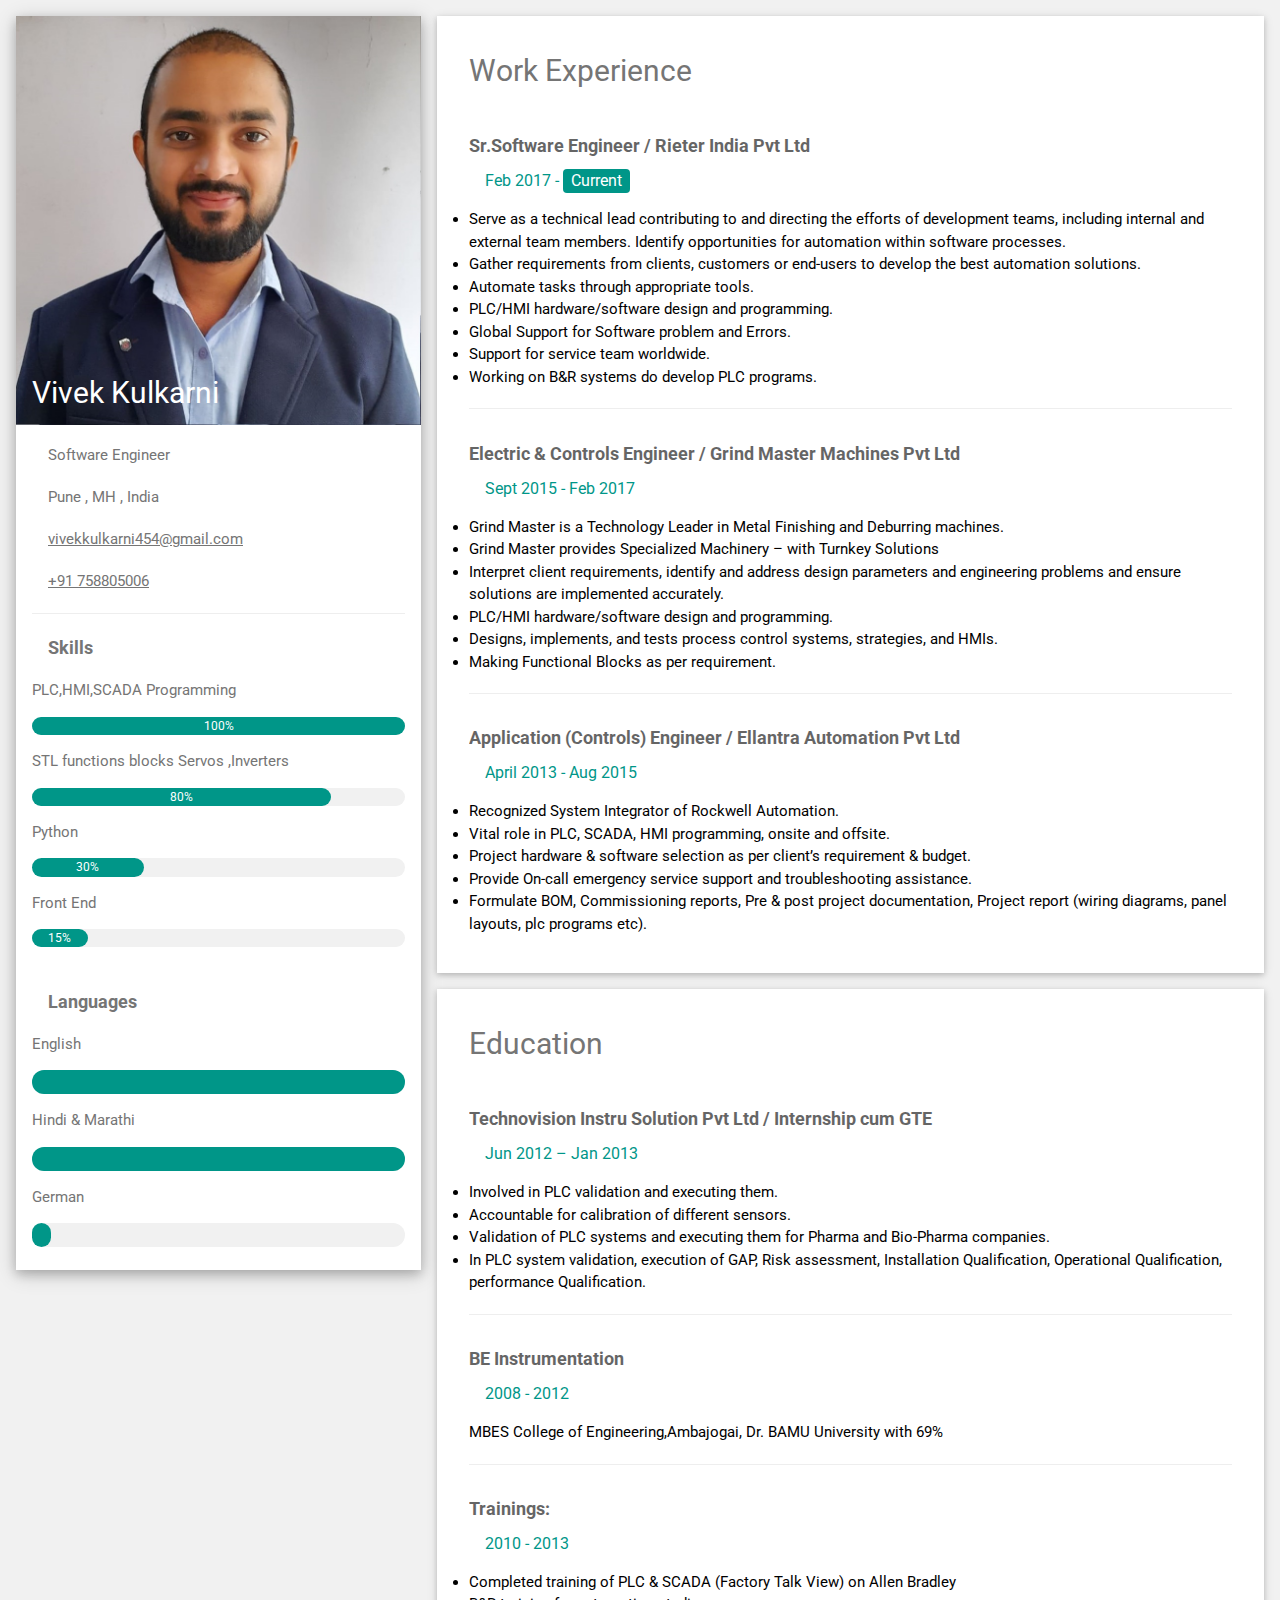
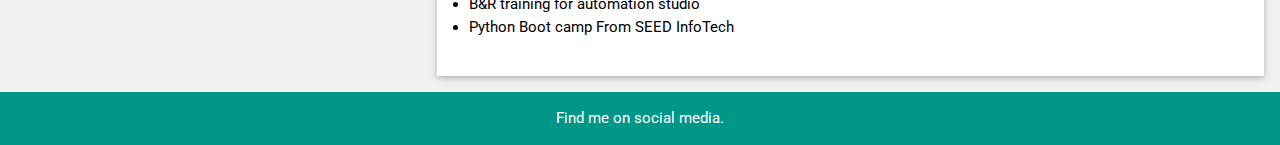
==== commit 7aabfea2: "Commit from laptop" ====
--- a/index.html
+++ b/index.html
@@ -162,7 +162,6 @@
             <h6 class="vvk-text-teal"><i class="fa fa-calendar fa-fw vvk-margin-right"></i>2010 - 2013</h6>
             <p>
               <li>Completed training of PLC & SCADA (Factory Talk View) on Allen Bradley</li>
-              <li>Completed training of PLC & SCADA (Factory Talk View) on Allen Bradley</li>
               <li>B&R training for automation studio</li>
               <li>Python Boot camp From SEED InfoTech</li>
 
